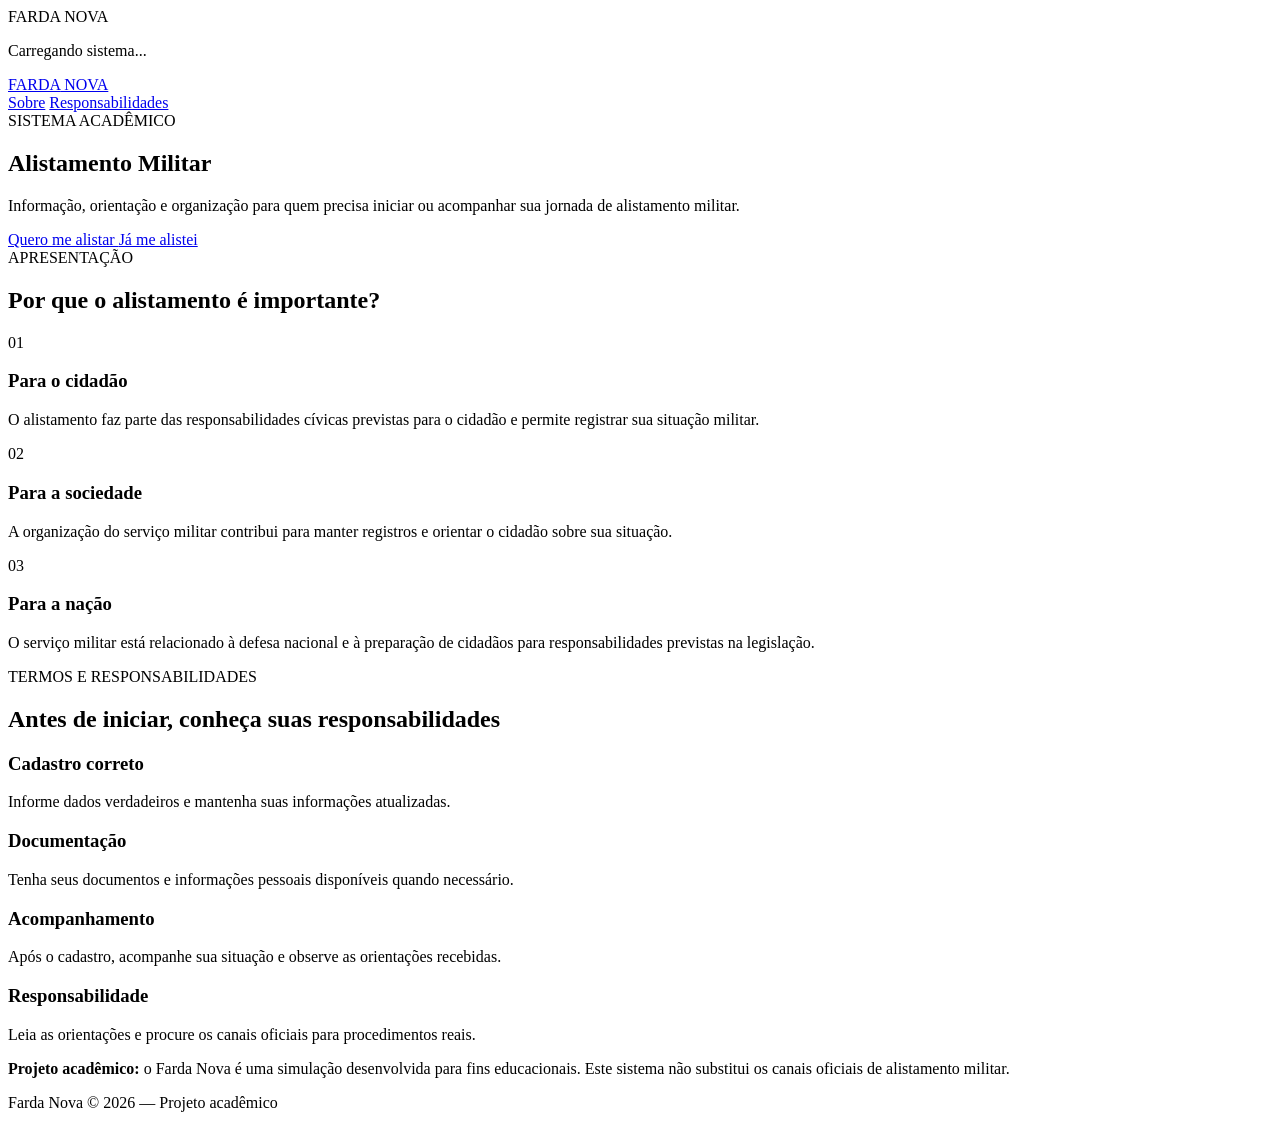
==== index.html @ 39a2979f "Create index.html" ====
<!DOCTYPE html>
<html lang="pt-BR">
<head>
    <meta charset="UTF-8">
    <meta name="viewport" content="width=device-width, initial-scale=1.0">
    <title>Farda Nova | Alistamento Militar</title>
    <link rel="stylesheet" href="../css/style.css">
</head>
<body>
    <div class="loading" id="loader">
        <div class="loader-box">
            <div class="loader-logo">FARDA <span>NOVA</span></div>
            <p>Carregando sistema...</p>
        </div>
    </div>

    <header class="topbar">
        <a class="brand" href="index.html" aria-label="Farda Nova - início">
            <span>FARDA</span> NOVA
        </a>
        <nav>
            <a href="#sobre">Sobre</a>
            <a href="#responsabilidades">Responsabilidades</a>
        </nav>
    </header>

    <main>
        <section class="hero">
            <div class="hero-content">
                <span class="tag">SISTEMA ACADÊMICO</span>
                <h1>Alistamento Militar</h1>
                <p>
                    Informação, orientação e organização para quem precisa
                    iniciar ou acompanhar sua jornada de alistamento militar.
                </p>
                <div class="hero-actions">
                    <a class="btn btn-primary" href="cadastro.html?tipo=alistamento">
                        Quero me alistar
                    </a>
                    <a class="btn btn-secondary" href="servicos.html">
                        Já me alistei
                    </a>
                </div>
            </div>
        </section>

        <section class="section" id="sobre">
            <div class="section-heading">
                <span class="tag">APRESENTAÇÃO</span>
                <h2>Por que o alistamento é importante?</h2>
            </div>
            <div class="cards three">
                <article class="card">
                    <div class="icon">01</div>
                    <h3>Para o cidadão</h3>
                    <p>
                        O alistamento faz parte das responsabilidades cívicas
                        previstas para o cidadão e permite registrar sua
                        situação militar.
                    </p>
                </article>
                <article class="card">
                    <div class="icon">02</div>
                    <h3>Para a sociedade</h3>
                    <p>
                        A organização do serviço militar contribui para manter
                        registros e orientar o cidadão sobre sua situação.
                    </p>
                </article>
                <article class="card">
                    <div class="icon">03</div>
                    <h3>Para a nação</h3>
                    <p>
                        O serviço militar está relacionado à defesa nacional e
                        à preparação de cidadãos para responsabilidades
                        previstas na legislação.
                    </p>
                </article>
            </div>
        </section>

        <section class="section dark-section" id="responsabilidades">
            <div class="section-heading">
                <span class="tag">TERMOS E RESPONSABILIDADES</span>
                <h2>Antes de iniciar, conheça suas responsabilidades</h2>
            </div>
            <div class="responsibility-grid">
                <div>
                    <h3>Cadastro correto</h3>
                    <p>Informe dados verdadeiros e mantenha suas informações atualizadas.</p>
                </div>
                <div>
                    <h3>Documentação</h3>
                    <p>Tenha seus documentos e informações pessoais disponíveis quando necessário.</p>
                </div>
                <div>
                    <h3>Acompanhamento</h3>
                    <p>Após o cadastro, acompanhe sua situação e observe as orientações recebidas.</p>
                </div>
                <div>
                    <h3>Responsabilidade</h3>
                    <p>Leia as orientações e procure os canais oficiais para procedimentos reais.</p>
                </div>
            </div>
        </section>

        <section class="notice">
            <strong>Projeto acadêmico:</strong>
            o Farda Nova é uma simulação desenvolvida para fins educacionais.
            Este sistema não substitui os canais oficiais de alistamento militar.
        </section>
    </main>

    <footer>
        <p>Farda Nova &copy; 2026 — Projeto acadêmico</p>
    </footer>

    <script src="../js/script.js"></script>
</body>
</html>
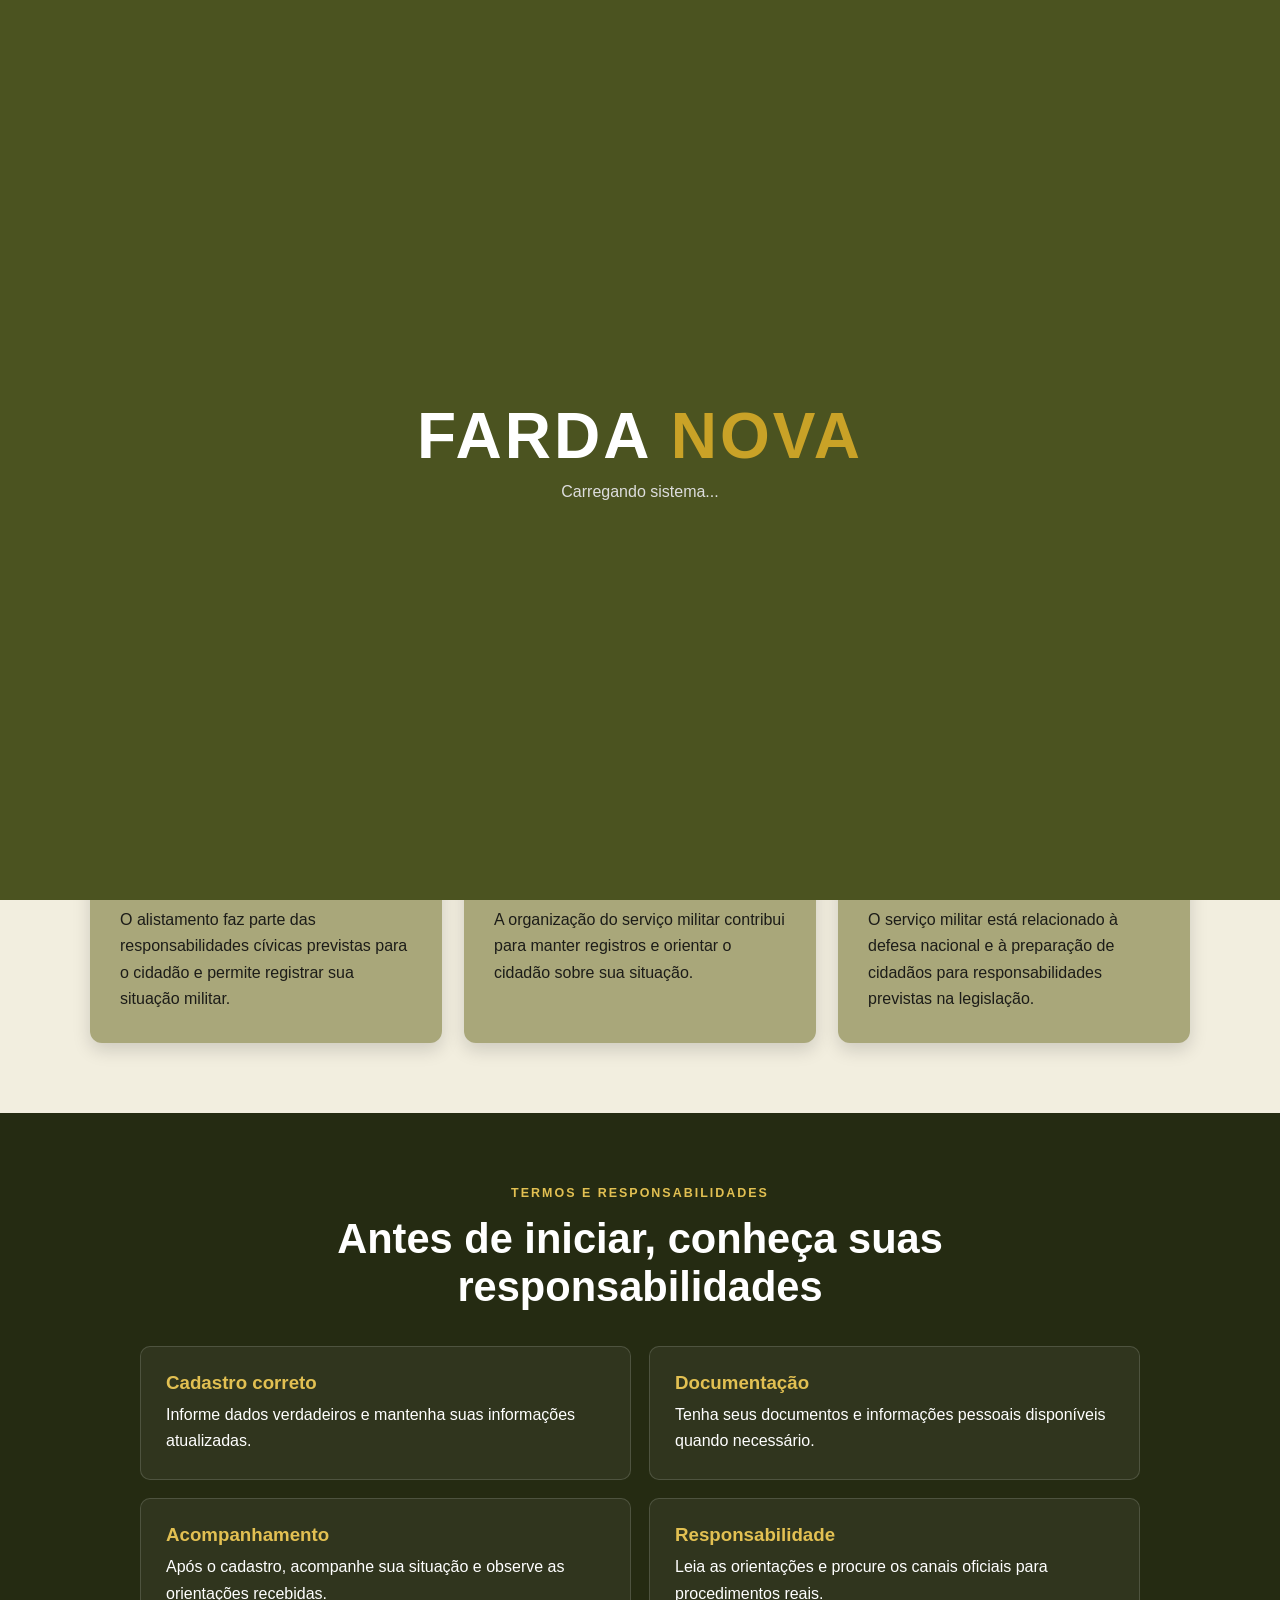
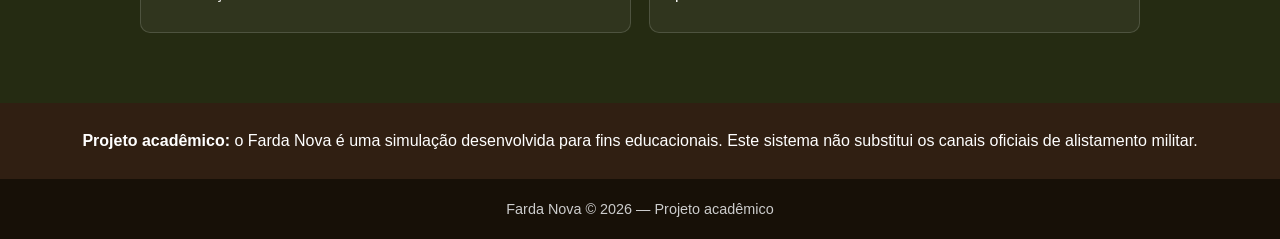
==== commit 053d06a6: "Update index.html" ====
--- a/index.html
+++ b/index.html
@@ -4,7 +4,8 @@
     <meta charset="UTF-8">
     <meta name="viewport" content="width=device-width, initial-scale=1.0">
     <title>Farda Nova | Alistamento Militar</title>
-    <link rel="stylesheet" href="../css/style.css">
+  <link rel="stylesheet" href="style.css">
+    
 </head>
 <body>
     <div class="loading" id="loader">
--- a/style.css
+++ b/style.css
@@ -0,0 +1,492 @@
+* {
+    margin: 0;
+    padding: 0;
+    box-sizing: border-box;
+}
+
+:root {
+    --green: #4B5320;
+    --green-dark: #252b12;
+    --green-light: #6B7048;
+    --brown: #301f12;
+    --gold: #C9A227;
+    --gold-light: #e2c052;
+    --cream: #f2eedf;
+    --card: #A9A77A;
+    --text: #1C1C18;
+    --white: #ffffff;
+    --muted: #d6d6d6;
+    --danger: #a82424;
+}
+
+html {
+    scroll-behavior: smooth;
+}
+
+body {
+    min-height: 100vh;
+    font-family: Arial, Helvetica, sans-serif;
+    color: var(--text);
+    background: var(--green);
+}
+
+a {
+    color: inherit;
+    text-decoration: none;
+}
+
+button,
+input,
+select {
+    font: inherit;
+}
+
+.topbar {
+    min-height: 70px;
+    width: 100%;
+    display: flex;
+    align-items: center;
+    justify-content: space-between;
+    gap: 20px;
+    padding: 0 6%;
+    background: var(--brown);
+    color: var(--white);
+    box-shadow: 0 4px 15px rgba(0,0,0,.25);
+    position: relative;
+    z-index: 10;
+}
+
+.brand {
+    font-size: 1.35rem;
+    font-weight: 800;
+    letter-spacing: 1px;
+}
+
+.brand span {
+    color: var(--gold);
+}
+
+.topbar nav {
+    display: flex;
+    gap: 22px;
+}
+
+.topbar nav a,
+.back-link {
+    color: var(--white);
+    padding: 9px 12px;
+    border-radius: 6px;
+    transition: .2s;
+}
+
+.topbar nav a:hover,
+.back-link:hover {
+    background: rgba(255,255,255,.12);
+}
+
+.hero {
+    min-height: 520px;
+    display: flex;
+    align-items: center;
+    justify-content: center;
+    text-align: center;
+    padding: 70px 20px;
+    background:
+        linear-gradient(rgba(75,83,32,.82), rgba(37,43,18,.94)),
+        radial-gradient(circle at top, #9a9563 0, transparent 45%);
+}
+
+.hero-content {
+    max-width: 900px;
+}
+
+.tag {
+    display: inline-block;
+    margin-bottom: 15px;
+    color: var(--gold-light);
+    font-size: .78rem;
+    font-weight: 800;
+    letter-spacing: 2px;
+}
+
+.hero h1 {
+    color: var(--white);
+    font-size: clamp(2.5rem, 7vw, 5rem);
+    margin-bottom: 20px;
+}
+
+.hero p {
+    max-width: 720px;
+    margin: auto;
+    color: #eeeeee;
+    font-size: 1.15rem;
+    line-height: 1.7;
+}
+
+.hero-actions {
+    display: flex;
+    justify-content: center;
+    flex-wrap: wrap;
+    gap: 14px;
+    margin-top: 35px;
+}
+
+.btn {
+    border: none;
+    border-radius: 8px;
+    padding: 14px 25px;
+    font-weight: 800;
+    cursor: pointer;
+    display: inline-flex;
+    justify-content: center;
+    align-items: center;
+    min-height: 48px;
+    transition: transform .2s, background .2s, box-shadow .2s;
+}
+
+.btn:hover {
+    transform: translateY(-2px);
+}
+
+.btn-primary {
+    color: var(--text);
+    background: var(--gold);
+    box-shadow: 0 5px 15px rgba(0,0,0,.2);
+}
+
+.btn-primary:hover {
+    background: var(--gold-light);
+}
+
+.btn-secondary {
+    color: var(--white);
+    background: var(--green-light);
+}
+
+.section {
+    padding: 70px 6%;
+    background: var(--cream);
+}
+
+.section-heading {
+    max-width: 900px;
+    margin: 0 auto 35px;
+    text-align: center;
+}
+
+.section-heading h1,
+.section-heading h2 {
+    color: var(--text);
+    margin-bottom: 12px;
+}
+
+.section-heading h1 {
+    font-size: clamp(2rem, 5vw, 3rem);
+}
+
+.section-heading h2 {
+    font-size: clamp(1.8rem, 4vw, 2.6rem);
+}
+
+.section-heading p {
+    color: #555;
+    line-height: 1.6;
+}
+
+.cards {
+    max-width: 1100px;
+    margin: auto;
+    display: grid;
+    gap: 22px;
+}
+
+.cards.three {
+    grid-template-columns: repeat(3, 1fr);
+}
+
+.card {
+    background: var(--card);
+    border-radius: 12px;
+    padding: 30px;
+    box-shadow: 0 7px 18px rgba(0,0,0,.15);
+}
+
+.icon {
+    color: var(--gold);
+    background: var(--brown);
+    width: 48px;
+    height: 48px;
+    display: grid;
+    place-items: center;
+    border-radius: 50%;
+    font-weight: 900;
+    margin-bottom: 20px;
+}
+
+.card h3 {
+    margin-bottom: 12px;
+}
+
+.card p,
+.responsibility-grid p {
+    line-height: 1.65;
+}
+
+.dark-section {
+    background: var(--green-dark);
+    color: var(--white);
+}
+
+.dark-section .section-heading h2 {
+    color: var(--white);
+}
+
+.responsibility-grid {
+    max-width: 1000px;
+    margin: auto;
+    display: grid;
+    grid-template-columns: repeat(2, 1fr);
+    gap: 18px;
+}
+
+.responsibility-grid > div {
+    border: 1px solid rgba(255,255,255,.15);
+    border-radius: 10px;
+    padding: 25px;
+    background: rgba(255,255,255,.05);
+}
+
+.responsibility-grid h3 {
+    color: var(--gold-light);
+    margin-bottom: 8px;
+}
+
+.notice {
+    margin: 0;
+    padding: 25px 6%;
+    background: var(--brown);
+    color: var(--white);
+    text-align: center;
+    line-height: 1.6;
+}
+
+footer {
+    background: #171007;
+    color: #ccc;
+    padding: 22px;
+    text-align: center;
+}
+
+footer p {
+    margin: 0;
+    font-size: .9rem;
+}
+
+.form-page {
+    min-height: calc(100vh - 130px);
+    padding: 55px 20px;
+    background: var(--cream);
+}
+
+.form-container {
+    max-width: 1000px;
+    margin: auto;
+    background: #fff;
+    border-radius: 14px;
+    padding: clamp(25px, 5vw, 50px);
+    box-shadow: 0 10px 30px rgba(0,0,0,.15);
+}
+
+.form-grid {
+    display: grid;
+    grid-template-columns: repeat(2, 1fr);
+    gap: 20px;
+}
+
+.form-grid label {
+    display: flex;
+    flex-direction: column;
+    gap: 8px;
+    font-weight: 700;
+}
+
+.form-grid label.full {
+    grid-column: 1 / -1;
+}
+
+input,
+select {
+    width: 100%;
+    min-height: 46px;
+    padding: 11px 13px;
+    border: 1px solid #c8c8c8;
+    border-radius: 7px;
+    background: #fff;
+    outline: none;
+}
+
+input:focus,
+select:focus {
+    border-color: var(--gold);
+    box-shadow: 0 0 0 3px rgba(201,162,39,.15);
+}
+
+.form-footer {
+    display: flex;
+    justify-content: flex-end;
+    gap: 12px;
+    margin-top: 30px;
+}
+
+.form-message {
+    margin-top: 15px;
+    text-align: center;
+    font-weight: 700;
+    min-height: 20px;
+}
+
+.option-grid {
+    display: grid;
+    grid-template-columns: repeat(2, 1fr);
+    gap: 18px;
+}
+
+.option-card {
+    border: 2px solid transparent;
+    text-align: left;
+    border-radius: 12px;
+    padding: 25px;
+    background: var(--card);
+    cursor: pointer;
+    transition: .2s;
+}
+
+.option-card:hover,
+.option-card.selected {
+    border-color: var(--gold);
+    transform: translateY(-3px);
+    box-shadow: 0 7px 18px rgba(0,0,0,.14);
+}
+
+.option-card span {
+    display: block;
+    color: var(--brown);
+    font-weight: 900;
+    margin-bottom: 18px;
+}
+
+.option-card h2 {
+    font-size: 1.25rem;
+    margin-bottom: 8px;
+}
+
+.option-card p {
+    line-height: 1.5;
+}
+
+.result-box {
+    margin-top: 25px;
+    padding: 22px;
+    border-radius: 10px;
+    background: #f1f1e8;
+    border-left: 5px solid var(--gold);
+}
+
+.result-box h3 {
+    margin-bottom: 7px;
+}
+
+.center-btn {
+    margin: 25px auto 0;
+    width: fit-content;
+}
+
+.loading {
+    position: fixed;
+    inset: 0;
+    z-index: 9999;
+    display: flex;
+    align-items: center;
+    justify-content: center;
+    background: var(--green);
+    transition: opacity .5s ease, visibility .5s ease;
+}
+
+.loading.hidden {
+    opacity: 0;
+    visibility: hidden;
+    pointer-events: none;
+}
+
+.loader-box {
+    text-align: center;
+    color: white;
+}
+
+.loader-logo {
+    font-size: clamp(2rem, 8vw, 4rem);
+    font-weight: 900;
+    letter-spacing: 3px;
+}
+
+.loader-logo span {
+    color: var(--gold);
+}
+
+.loader-box p {
+    margin-top: 10px;
+    color: #ddd;
+}
+
+@media (max-width: 800px) {
+    .cards.three,
+    .responsibility-grid,
+    .option-grid,
+    .form-grid {
+        grid-template-columns: 1fr;
+    }
+
+    .form-grid label.full {
+        grid-column: auto;
+    }
+
+    .topbar nav {
+        display: none;
+    }
+
+    .hero {
+        min-height: 480px;
+    }
+}
+
+@media (max-width: 500px) {
+    .topbar {
+        padding: 0 18px;
+    }
+
+    .brand {
+        font-size: 1.05rem;
+    }
+
+    .hero-actions,
+    .form-footer {
+        flex-direction: column;
+    }
+
+    .hero-actions .btn,
+    .form-footer .btn {
+        width: 100%;
+    }
+
+    .section {
+        padding: 50px 18px;
+    }
+
+    .form-page {
+        padding: 30px 12px;
+    }
+
+    .form-container {
+        padding: 22px 16px;
+    }
+}
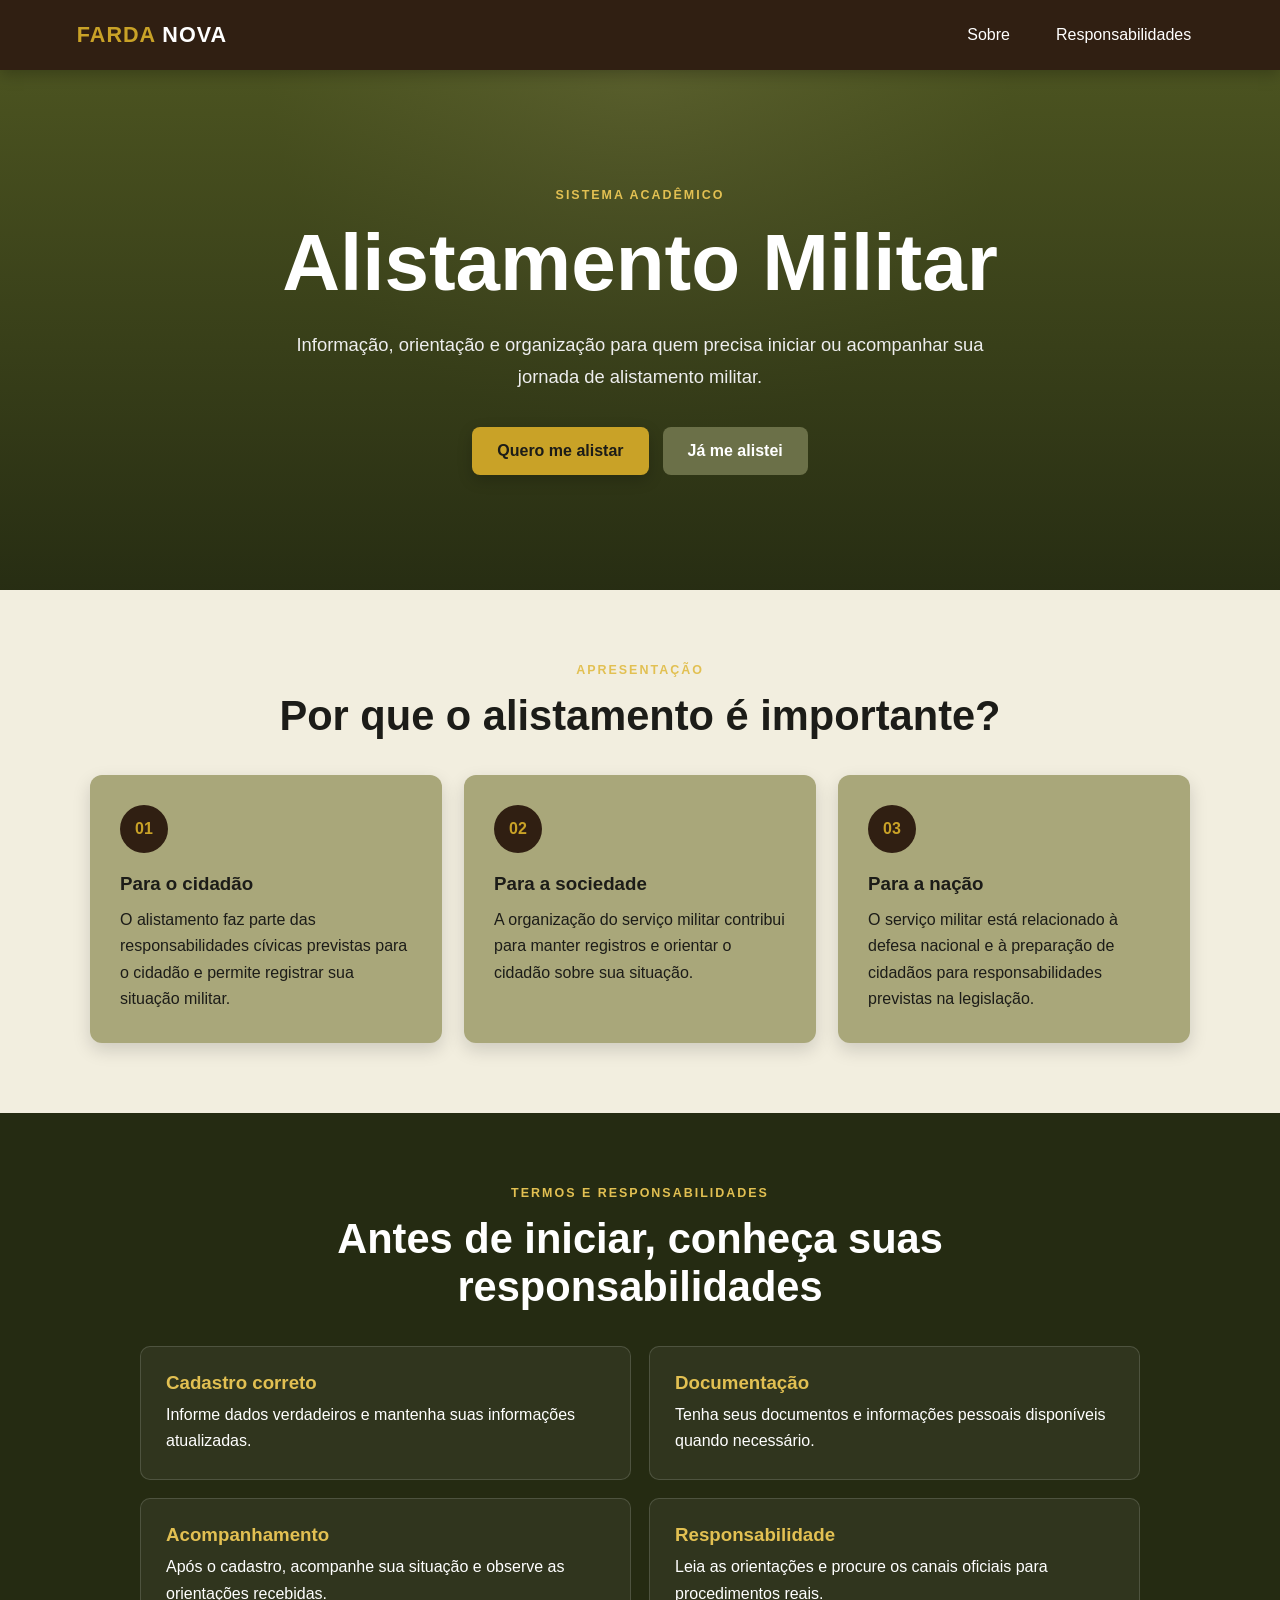
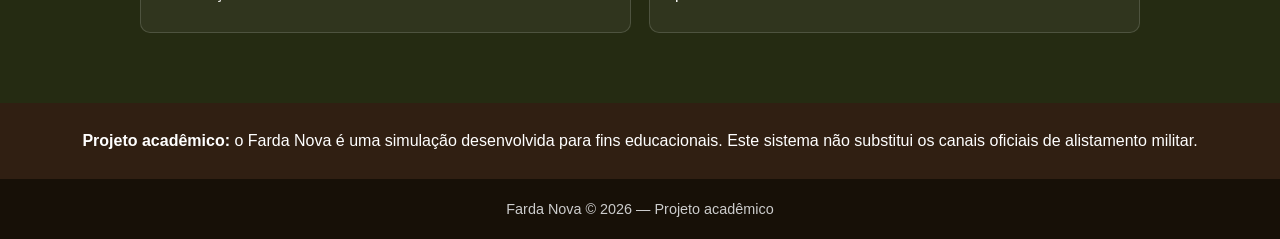
==== commit 8b1d21f8: "Update index.html" ====
--- a/index.html
+++ b/index.html
@@ -116,6 +116,6 @@
         <p>Farda Nova &copy; 2026 — Projeto acadêmico</p>
     </footer>
 
-    <script src="../js/script.js"></script>
+   <script src="script.js"></script>
 </body>
 </html>
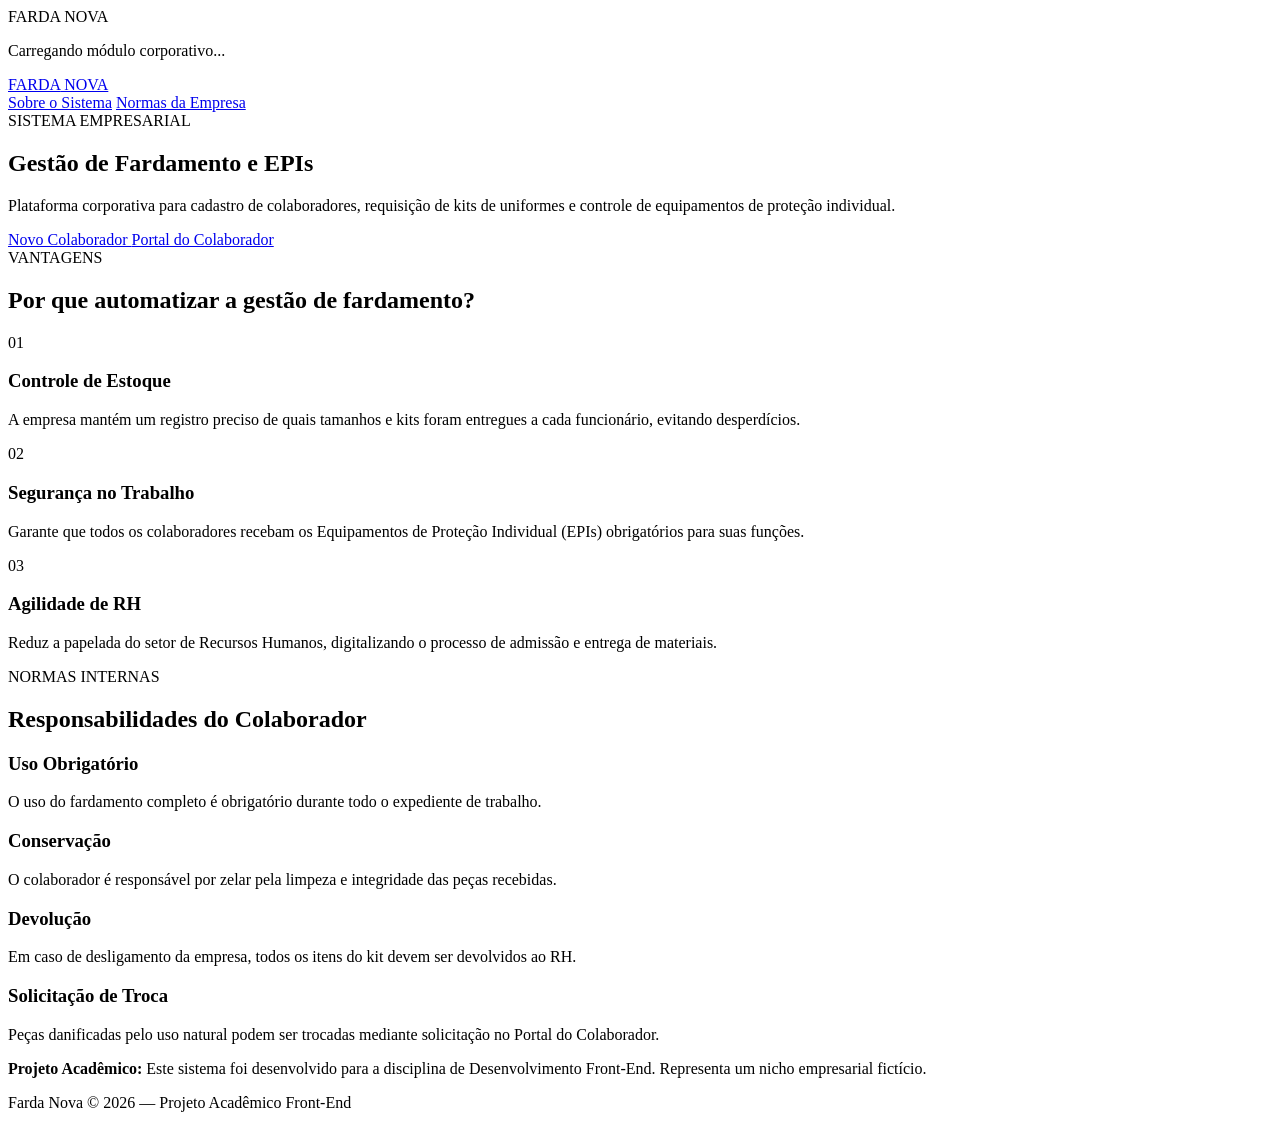
==== commit 50e9ad29: "Update index.html" ====
--- a/index.html
+++ b/index.html
@@ -3,15 +3,14 @@
 <head>
     <meta charset="UTF-8">
     <meta name="viewport" content="width=device-width, initial-scale=1.0">
-    <title>Farda Nova | Alistamento Militar</title>
-  <link rel="stylesheet" href="style.css">
-    
+    <title>Farda Nova | Gestão de Fardamento</title>
+    <link rel="stylesheet" href="../css/style.css">
 </head>
 <body>
     <div class="loading" id="loader">
         <div class="loader-box">
             <div class="loader-logo">FARDA <span>NOVA</span></div>
-            <p>Carregando sistema...</p>
+            <p>Carregando módulo corporativo...</p>
         </div>
     </div>
 
@@ -20,26 +19,25 @@
             <span>FARDA</span> NOVA
         </a>
         <nav>
-            <a href="#sobre">Sobre</a>
-            <a href="#responsabilidades">Responsabilidades</a>
+            <a href="#sobre">Sobre o Sistema</a>
+            <a href="#responsabilidades">Normas da Empresa</a>
         </nav>
     </header>
 
     <main>
         <section class="hero">
             <div class="hero-content">
-                <span class="tag">SISTEMA ACADÊMICO</span>
-                <h1>Alistamento Militar</h1>
+                <span class="tag">SISTEMA EMPRESARIAL</span>
+                <h1>Gestão de Fardamento e EPIs</h1>
                 <p>
-                    Informação, orientação e organização para quem precisa
-                    iniciar ou acompanhar sua jornada de alistamento militar.
+                    Plataforma corporativa para cadastro de colaboradores, requisição de kits de uniformes e controle de equipamentos de proteção individual.
                 </p>
                 <div class="hero-actions">
-                    <a class="btn btn-primary" href="cadastro.html?tipo=alistamento">
-                        Quero me alistar
+                    <a class="btn btn-primary" href="cadastro.html">
+                        Novo Colaborador
                     </a>
                     <a class="btn btn-secondary" href="servicos.html">
-                        Já me alistei
+                        Portal do Colaborador
                     </a>
                 </div>
             </div>
@@ -47,34 +45,29 @@
 
         <section class="section" id="sobre">
             <div class="section-heading">
-                <span class="tag">APRESENTAÇÃO</span>
-                <h2>Por que o alistamento é importante?</h2>
+                <span class="tag">VANTAGENS</span>
+                <h2>Por que automatizar a gestão de fardamento?</h2>
             </div>
             <div class="cards three">
                 <article class="card">
                     <div class="icon">01</div>
-                    <h3>Para o cidadão</h3>
+                    <h3>Controle de Estoque</h3>
                     <p>
-                        O alistamento faz parte das responsabilidades cívicas
-                        previstas para o cidadão e permite registrar sua
-                        situação militar.
+                        A empresa mantém um registro preciso de quais tamanhos e kits foram entregues a cada funcionário, evitando desperdícios.
                     </p>
                 </article>
                 <article class="card">
                     <div class="icon">02</div>
-                    <h3>Para a sociedade</h3>
+                    <h3>Segurança no Trabalho</h3>
                     <p>
-                        A organização do serviço militar contribui para manter
-                        registros e orientar o cidadão sobre sua situação.
+                        Garante que todos os colaboradores recebam os Equipamentos de Proteção Individual (EPIs) obrigatórios para suas funções.
                     </p>
                 </article>
                 <article class="card">
                     <div class="icon">03</div>
-                    <h3>Para a nação</h3>
+                    <h3>Agilidade de RH</h3>
                     <p>
-                        O serviço militar está relacionado à defesa nacional e
-                        à preparação de cidadãos para responsabilidades
-                        previstas na legislação.
+                        Reduz a papelada do setor de Recursos Humanos, digitalizando o processo de admissão e entrega de materiais.
                     </p>
                 </article>
             </div>
@@ -82,40 +75,39 @@
 
         <section class="section dark-section" id="responsabilidades">
             <div class="section-heading">
-                <span class="tag">TERMOS E RESPONSABILIDADES</span>
-                <h2>Antes de iniciar, conheça suas responsabilidades</h2>
+                <span class="tag">NORMAS INTERNAS</span>
+                <h2>Responsabilidades do Colaborador</h2>
             </div>
             <div class="responsibility-grid">
                 <div>
-                    <h3>Cadastro correto</h3>
-                    <p>Informe dados verdadeiros e mantenha suas informações atualizadas.</p>
+                    <h3>Uso Obrigatório</h3>
+                    <p>O uso do fardamento completo é obrigatório durante todo o expediente de trabalho.</p>
                 </div>
                 <div>
-                    <h3>Documentação</h3>
-                    <p>Tenha seus documentos e informações pessoais disponíveis quando necessário.</p>
+                    <h3>Conservação</h3>
+                    <p>O colaborador é responsável por zelar pela limpeza e integridade das peças recebidas.</p>
                 </div>
                 <div>
-                    <h3>Acompanhamento</h3>
-                    <p>Após o cadastro, acompanhe sua situação e observe as orientações recebidas.</p>
+                    <h3>Devolução</h3>
+                    <p>Em caso de desligamento da empresa, todos os itens do kit devem ser devolvidos ao RH.</p>
                 </div>
                 <div>
-                    <h3>Responsabilidade</h3>
-                    <p>Leia as orientações e procure os canais oficiais para procedimentos reais.</p>
+                    <h3>Solicitação de Troca</h3>
+                    <p>Peças danificadas pelo uso natural podem ser trocadas mediante solicitação no Portal do Colaborador.</p>
                 </div>
             </div>
         </section>
 
         <section class="notice">
-            <strong>Projeto acadêmico:</strong>
-            o Farda Nova é uma simulação desenvolvida para fins educacionais.
-            Este sistema não substitui os canais oficiais de alistamento militar.
+            <strong>Projeto Acadêmico:</strong>
+            Este sistema foi desenvolvido para a disciplina de Desenvolvimento Front-End. Representa um nicho empresarial fictício.
         </section>
     </main>
 
     <footer>
-        <p>Farda Nova &copy; 2026 — Projeto acadêmico</p>
+        <p>Farda Nova &copy; 2026 — Projeto Acadêmico Front-End</p>
     </footer>
 
-   <script src="script.js"></script>
+    <script src="../js/script.js"></script>
 </body>
 </html>
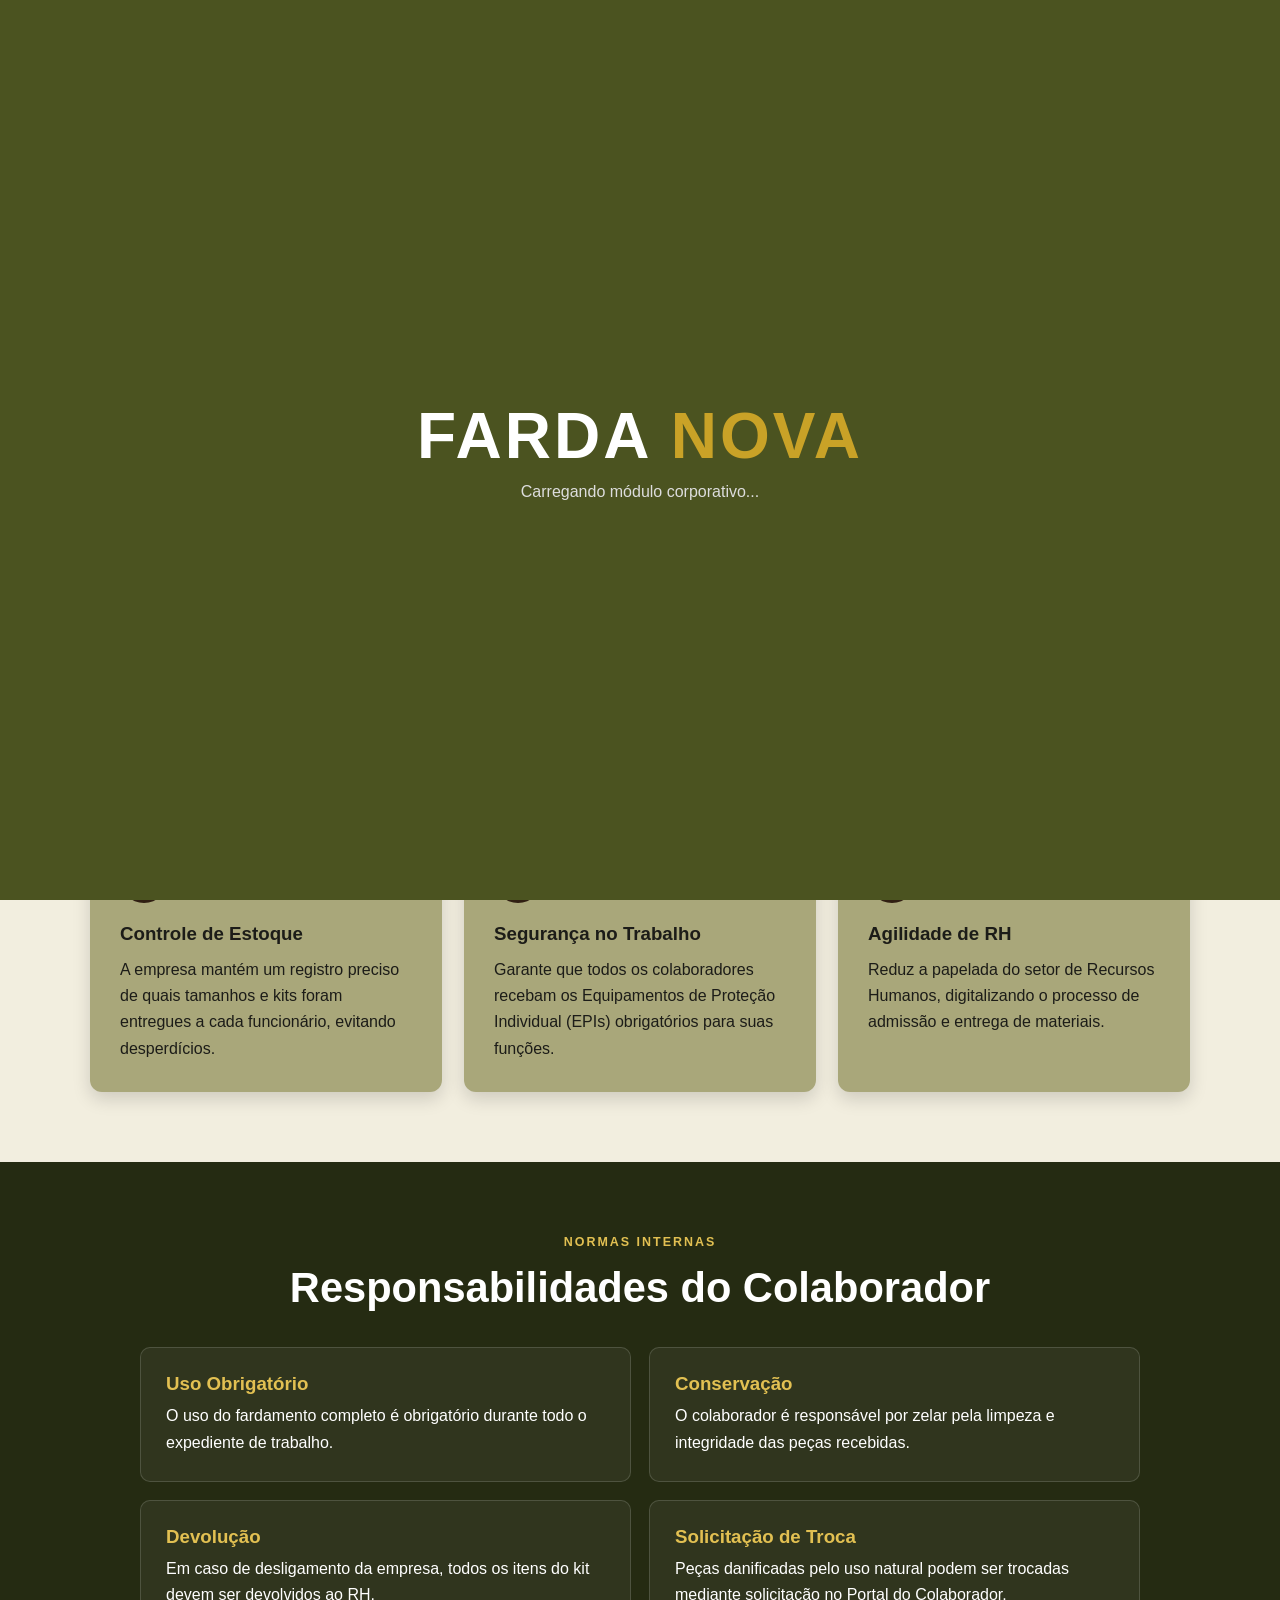
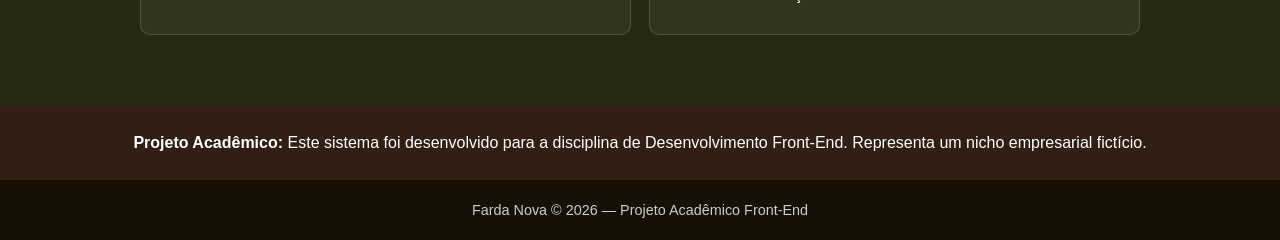
==== commit 2682497e: "Update stylesheet link in index.html" ====
--- a/index.html
+++ b/index.html
@@ -4,7 +4,7 @@
     <meta charset="UTF-8">
     <meta name="viewport" content="width=device-width, initial-scale=1.0">
     <title>Farda Nova | Gestão de Fardamento</title>
-    <link rel="stylesheet" href="../css/style.css">
+    <link rel="stylesheet" href="style.css">
 </head>
 <body>
     <div class="loading" id="loader">
--- a/style.css
+++ b/style.css
@@ -0,0 +1,492 @@
+* {
+    margin: 0;
+    padding: 0;
+    box-sizing: border-box;
+}
+
+:root {
+    --green: #4B5320;
+    --green-dark: #252b12;
+    --green-light: #6B7048;
+    --brown: #301f12;
+    --gold: #C9A227;
+    --gold-light: #e2c052;
+    --cream: #f2eedf;
+    --card: #A9A77A;
+    --text: #1C1C18;
+    --white: #ffffff;
+    --muted: #d6d6d6;
+    --danger: #a82424;
+}
+
+html {
+    scroll-behavior: smooth;
+}
+
+body {
+    min-height: 100vh;
+    font-family: Arial, Helvetica, sans-serif;
+    color: var(--text);
+    background: var(--green);
+}
+
+a {
+    color: inherit;
+    text-decoration: none;
+}
+
+button,
+input,
+select {
+    font: inherit;
+}
+
+.topbar {
+    min-height: 70px;
+    width: 100%;
+    display: flex;
+    align-items: center;
+    justify-content: space-between;
+    gap: 20px;
+    padding: 0 6%;
+    background: var(--brown);
+    color: var(--white);
+    box-shadow: 0 4px 15px rgba(0,0,0,.25);
+    position: relative;
+    z-index: 10;
+}
+
+.brand {
+    font-size: 1.35rem;
+    font-weight: 800;
+    letter-spacing: 1px;
+}
+
+.brand span {
+    color: var(--gold);
+}
+
+.topbar nav {
+    display: flex;
+    gap: 22px;
+}
+
+.topbar nav a,
+.back-link {
+    color: var(--white);
+    padding: 9px 12px;
+    border-radius: 6px;
+    transition: .2s;
+}
+
+.topbar nav a:hover,
+.back-link:hover {
+    background: rgba(255,255,255,.12);
+}
+
+.hero {
+    min-height: 520px;
+    display: flex;
+    align-items: center;
+    justify-content: center;
+    text-align: center;
+    padding: 70px 20px;
+    background:
+        linear-gradient(rgba(75,83,32,.82), rgba(37,43,18,.94)),
+        radial-gradient(circle at top, #9a9563 0, transparent 45%);
+}
+
+.hero-content {
+    max-width: 900px;
+}
+
+.tag {
+    display: inline-block;
+    margin-bottom: 15px;
+    color: var(--gold-light);
+    font-size: .78rem;
+    font-weight: 800;
+    letter-spacing: 2px;
+}
+
+.hero h1 {
+    color: var(--white);
+    font-size: clamp(2.5rem, 7vw, 5rem);
+    margin-bottom: 20px;
+}
+
+.hero p {
+    max-width: 720px;
+    margin: auto;
+    color: #eeeeee;
+    font-size: 1.15rem;
+    line-height: 1.7;
+}
+
+.hero-actions {
+    display: flex;
+    justify-content: center;
+    flex-wrap: wrap;
+    gap: 14px;
+    margin-top: 35px;
+}
+
+.btn {
+    border: none;
+    border-radius: 8px;
+    padding: 14px 25px;
+    font-weight: 800;
+    cursor: pointer;
+    display: inline-flex;
+    justify-content: center;
+    align-items: center;
+    min-height: 48px;
+    transition: transform .2s, background .2s, box-shadow .2s;
+}
+
+.btn:hover {
+    transform: translateY(-2px);
+}
+
+.btn-primary {
+    color: var(--text);
+    background: var(--gold);
+    box-shadow: 0 5px 15px rgba(0,0,0,.2);
+}
+
+.btn-primary:hover {
+    background: var(--gold-light);
+}
+
+.btn-secondary {
+    color: var(--white);
+    background: var(--green-light);
+}
+
+.section {
+    padding: 70px 6%;
+    background: var(--cream);
+}
+
+.section-heading {
+    max-width: 900px;
+    margin: 0 auto 35px;
+    text-align: center;
+}
+
+.section-heading h1,
+.section-heading h2 {
+    color: var(--text);
+    margin-bottom: 12px;
+}
+
+.section-heading h1 {
+    font-size: clamp(2rem, 5vw, 3rem);
+}
+
+.section-heading h2 {
+    font-size: clamp(1.8rem, 4vw, 2.6rem);
+}
+
+.section-heading p {
+    color: #555;
+    line-height: 1.6;
+}
+
+.cards {
+    max-width: 1100px;
+    margin: auto;
+    display: grid;
+    gap: 22px;
+}
+
+.cards.three {
+    grid-template-columns: repeat(3, 1fr);
+}
+
+.card {
+    background: var(--card);
+    border-radius: 12px;
+    padding: 30px;
+    box-shadow: 0 7px 18px rgba(0,0,0,.15);
+}
+
+.icon {
+    color: var(--gold);
+    background: var(--brown);
+    width: 48px;
+    height: 48px;
+    display: grid;
+    place-items: center;
+    border-radius: 50%;
+    font-weight: 900;
+    margin-bottom: 20px;
+}
+
+.card h3 {
+    margin-bottom: 12px;
+}
+
+.card p,
+.responsibility-grid p {
+    line-height: 1.65;
+}
+
+.dark-section {
+    background: var(--green-dark);
+    color: var(--white);
+}
+
+.dark-section .section-heading h2 {
+    color: var(--white);
+}
+
+.responsibility-grid {
+    max-width: 1000px;
+    margin: auto;
+    display: grid;
+    grid-template-columns: repeat(2, 1fr);
+    gap: 18px;
+}
+
+.responsibility-grid > div {
+    border: 1px solid rgba(255,255,255,.15);
+    border-radius: 10px;
+    padding: 25px;
+    background: rgba(255,255,255,.05);
+}
+
+.responsibility-grid h3 {
+    color: var(--gold-light);
+    margin-bottom: 8px;
+}
+
+.notice {
+    margin: 0;
+    padding: 25px 6%;
+    background: var(--brown);
+    color: var(--white);
+    text-align: center;
+    line-height: 1.6;
+}
+
+footer {
+    background: #171007;
+    color: #ccc;
+    padding: 22px;
+    text-align: center;
+}
+
+footer p {
+    margin: 0;
+    font-size: .9rem;
+}
+
+.form-page {
+    min-height: calc(100vh - 130px);
+    padding: 55px 20px;
+    background: var(--cream);
+}
+
+.form-container {
+    max-width: 1000px;
+    margin: auto;
+    background: #fff;
+    border-radius: 14px;
+    padding: clamp(25px, 5vw, 50px);
+    box-shadow: 0 10px 30px rgba(0,0,0,.15);
+}
+
+.form-grid {
+    display: grid;
+    grid-template-columns: repeat(2, 1fr);
+    gap: 20px;
+}
+
+.form-grid label {
+    display: flex;
+    flex-direction: column;
+    gap: 8px;
+    font-weight: 700;
+}
+
+.form-grid label.full {
+    grid-column: 1 / -1;
+}
+
+input,
+select {
+    width: 100%;
+    min-height: 46px;
+    padding: 11px 13px;
+    border: 1px solid #c8c8c8;
+    border-radius: 7px;
+    background: #fff;
+    outline: none;
+}
+
+input:focus,
+select:focus {
+    border-color: var(--gold);
+    box-shadow: 0 0 0 3px rgba(201,162,39,.15);
+}
+
+.form-footer {
+    display: flex;
+    justify-content: flex-end;
+    gap: 12px;
+    margin-top: 30px;
+}
+
+.form-message {
+    margin-top: 15px;
+    text-align: center;
+    font-weight: 700;
+    min-height: 20px;
+}
+
+.option-grid {
+    display: grid;
+    grid-template-columns: repeat(2, 1fr);
+    gap: 18px;
+}
+
+.option-card {
+    border: 2px solid transparent;
+    text-align: left;
+    border-radius: 12px;
+    padding: 25px;
+    background: var(--card);
+    cursor: pointer;
+    transition: .2s;
+}
+
+.option-card:hover,
+.option-card.selected {
+    border-color: var(--gold);
+    transform: translateY(-3px);
+    box-shadow: 0 7px 18px rgba(0,0,0,.14);
+}
+
+.option-card span {
+    display: block;
+    color: var(--brown);
+    font-weight: 900;
+    margin-bottom: 18px;
+}
+
+.option-card h2 {
+    font-size: 1.25rem;
+    margin-bottom: 8px;
+}
+
+.option-card p {
+    line-height: 1.5;
+}
+
+.result-box {
+    margin-top: 25px;
+    padding: 22px;
+    border-radius: 10px;
+    background: #f1f1e8;
+    border-left: 5px solid var(--gold);
+}
+
+.result-box h3 {
+    margin-bottom: 7px;
+}
+
+.center-btn {
+    margin: 25px auto 0;
+    width: fit-content;
+}
+
+.loading {
+    position: fixed;
+    inset: 0;
+    z-index: 9999;
+    display: flex;
+    align-items: center;
+    justify-content: center;
+    background: var(--green);
+    transition: opacity .5s ease, visibility .5s ease;
+}
+
+.loading.hidden {
+    opacity: 0;
+    visibility: hidden;
+    pointer-events: none;
+}
+
+.loader-box {
+    text-align: center;
+    color: white;
+}
+
+.loader-logo {
+    font-size: clamp(2rem, 8vw, 4rem);
+    font-weight: 900;
+    letter-spacing: 3px;
+}
+
+.loader-logo span {
+    color: var(--gold);
+}
+
+.loader-box p {
+    margin-top: 10px;
+    color: #ddd;
+}
+
+@media (max-width: 800px) {
+    .cards.three,
+    .responsibility-grid,
+    .option-grid,
+    .form-grid {
+        grid-template-columns: 1fr;
+    }
+
+    .form-grid label.full {
+        grid-column: auto;
+    }
+
+    .topbar nav {
+        display: none;
+    }
+
+    .hero {
+        min-height: 480px;
+    }
+}
+
+@media (max-width: 500px) {
+    .topbar {
+        padding: 0 18px;
+    }
+
+    .brand {
+        font-size: 1.05rem;
+    }
+
+    .hero-actions,
+    .form-footer {
+        flex-direction: column;
+    }
+
+    .hero-actions .btn,
+    .form-footer .btn {
+        width: 100%;
+    }
+
+    .section {
+        padding: 50px 18px;
+    }
+
+    .form-page {
+        padding: 30px 12px;
+    }
+
+    .form-container {
+        padding: 22px 16px;
+    }
+}
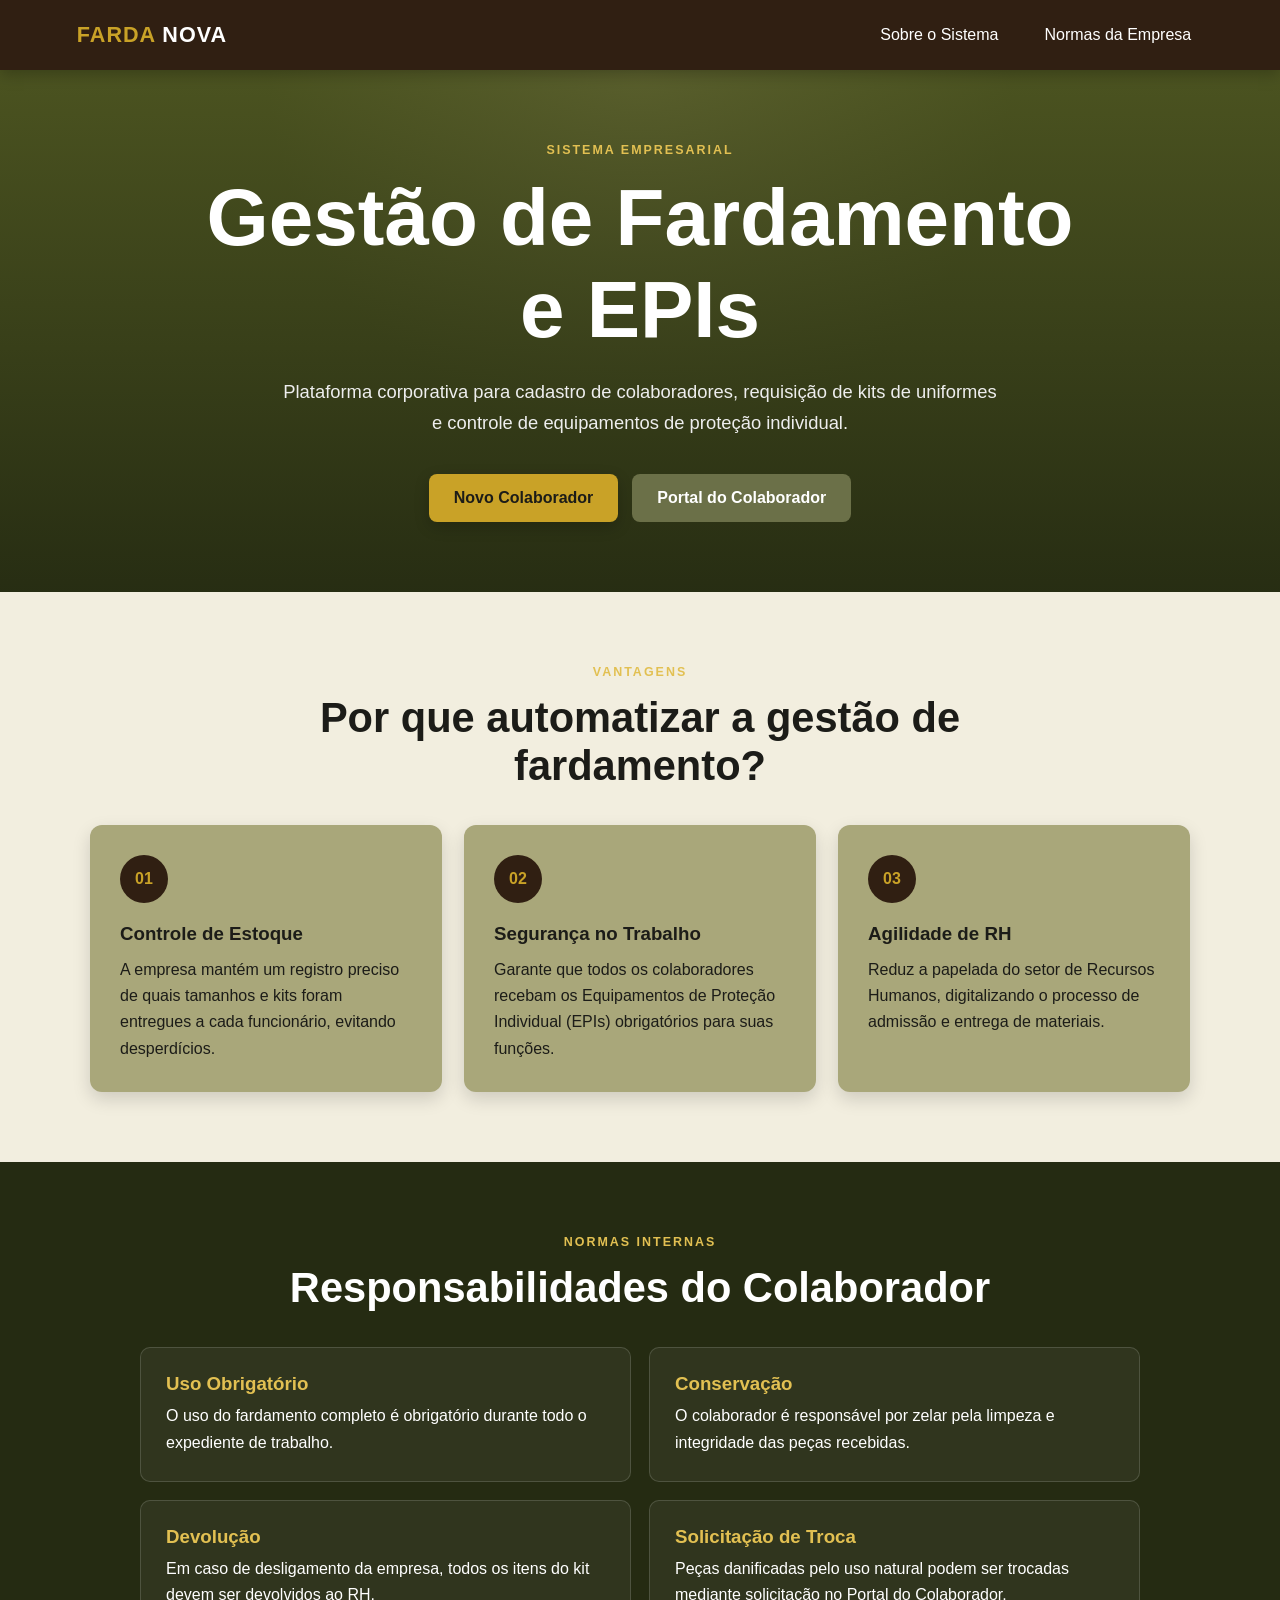
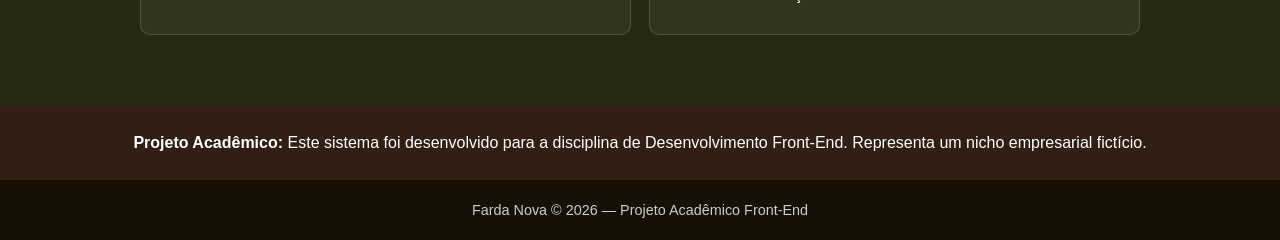
==== commit 78ce8ca4: "Update index.html" ====
--- a/index.html
+++ b/index.html
@@ -108,6 +108,6 @@
         <p>Farda Nova &copy; 2026 — Projeto Acadêmico Front-End</p>
     </footer>
 
-    <script src="../js/script.js"></script>
+    <script src="script.js"></script>
 </body>
 </html>
